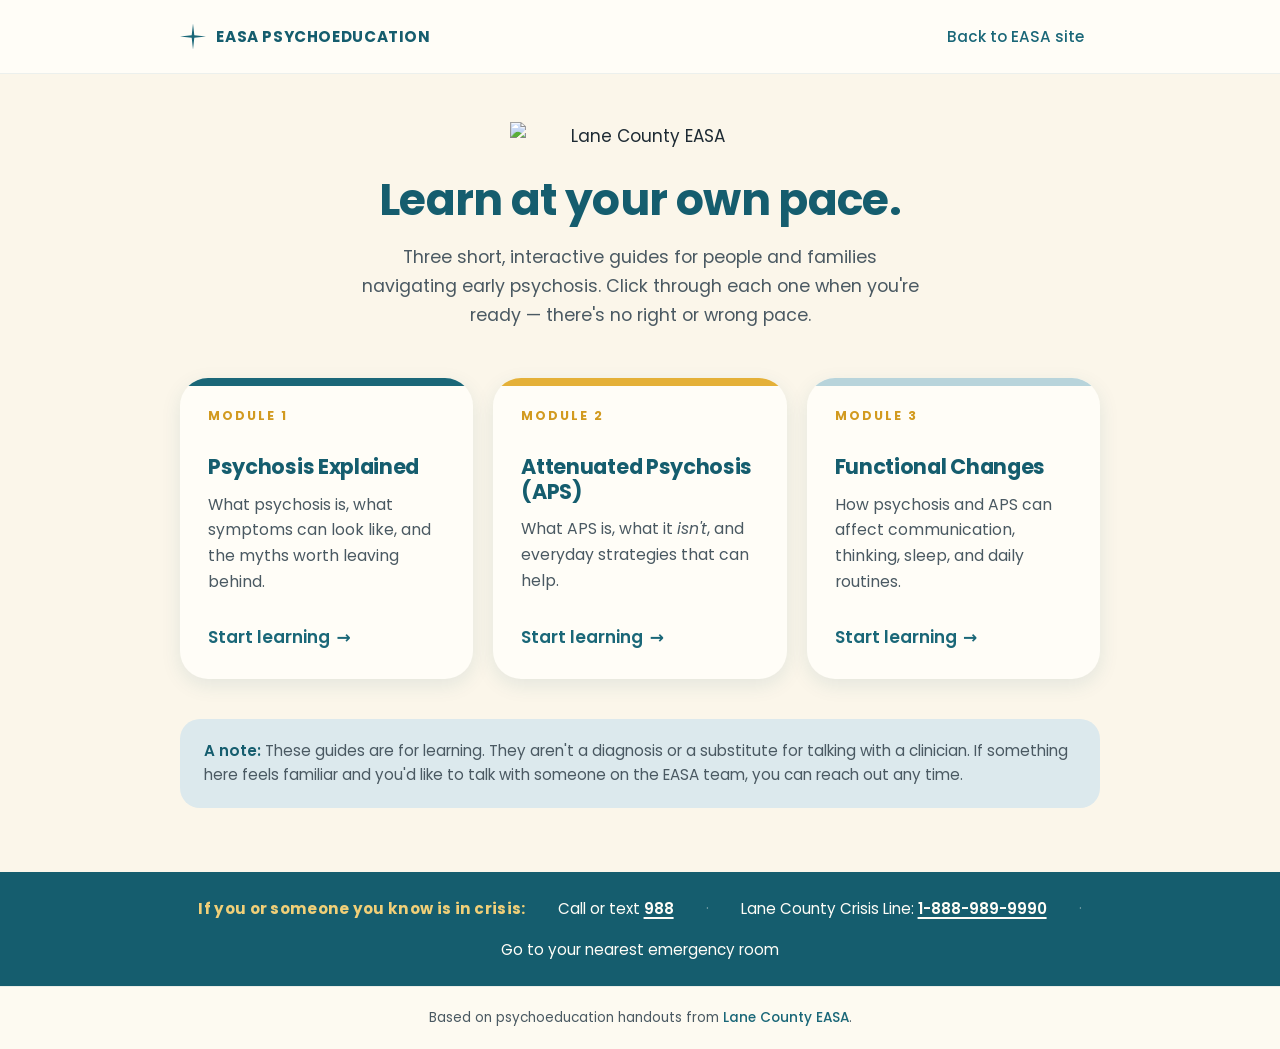
==== v2/index.html @ 7900b2e5 "Add v2 with EASA brand palette (teal + gold, Poppins, logo on hub)" ====
<!DOCTYPE html>
<html lang="en">
<head>
  <meta charset="UTF-8" />
  <meta name="viewport" content="width=device-width, initial-scale=1" />
  <meta name="description" content="Interactive learning tools about psychosis, attenuated psychosis, and functional changes. A companion to the Lane County EASA psychoeducation resources." />
  <title>Learn About Psychosis · EASA Psychoeducation</title>

  <link rel="preconnect" href="https://fonts.googleapis.com" />
  <link rel="preconnect" href="https://fonts.gstatic.com" crossorigin />
  <link rel="stylesheet" href="https://fonts.googleapis.com/css2?family=Poppins:wght@300;400;500;600;700&display=swap" />

  <link rel="stylesheet" href="shared/styles.css" />
</head>
<body>
  <div class="page">

    <header class="topbar">
      <div class="container container--wide">
        <div class="topbar__inner">
          <span class="topbar__brand">EASA Psychoeducation</span>
          <a class="topbar__home" href="https://www.lanecountyeasa.org/psychoeducation">Back to EASA site</a>
        </div>
      </div>
    </header>

    <main>
      <div class="container container--wide">

        <section class="hub-hero">
          <img class="hub-logo" src="https://images.squarespace-cdn.com/content/v1/5e45a2b8b705a43f627bca79/1582248694043-9J9GL9LD0YRBUR1SXSHC/FINALArtboard+2EASALOGO.png?format=750w" alt="Lane County EASA" />
          <h1>Learn at your own pace.</h1>
          <p class="hub-hero__sub">
            Three short, interactive guides for people and families navigating
            early psychosis. Click through each one when you're ready — there's
            no right or wrong pace.
          </p>
        </section>

        <section class="hub-cards" aria-label="Learning modules">

          <a class="hub-card hub-card--1" href="psychosis/">
            <span class="section-label">Module 1</span>
            <h2>Psychosis Explained</h2>
            <p class="hub-card__desc">
              What psychosis is, what symptoms can look like, and the myths
              worth leaving behind.
            </p>
            <span class="hub-card__go">Start learning</span>
          </a>

          <a class="hub-card hub-card--2" href="attenuated-psychosis/">
            <span class="section-label">Module 2</span>
            <h2>Attenuated Psychosis (APS)</h2>
            <p class="hub-card__desc">
              What APS is, what it <em>isn't</em>, and everyday strategies that
              can help.
            </p>
            <span class="hub-card__go">Start learning</span>
          </a>

          <a class="hub-card hub-card--3" href="functional-changes/">
            <span class="section-label">Module 3</span>
            <h2>Functional Changes</h2>
            <p class="hub-card__desc">
              How psychosis and APS can affect communication, thinking,
              sleep, and daily routines.
            </p>
            <span class="hub-card__go">Start learning</span>
          </a>

        </section>

        <aside class="hub-note">
          <strong>A note:</strong> These guides are for learning. They aren't
          a diagnosis or a substitute for talking with a clinician. If something
          here feels familiar and you'd like to talk with someone on the EASA
          team, you can reach out any time.
        </aside>

      </div>
    </main>

    <footer class="crisis-footer" aria-label="Crisis resources">
      <div class="container container--wide">
        <div class="crisis-footer__inner">
          <span class="crisis-footer__title">If you or someone you know is in crisis:</span>
          <span>Call or text <a href="tel:988">988</a></span>
          <span class="crisis-footer__sep">·</span>
          <span>Lane County Crisis Line: <a href="tel:18889899990">1-888-989-9990</a></span>
          <span class="crisis-footer__sep">·</span>
          <span>Go to your nearest emergency room</span>
        </div>
      </div>
    </footer>

    <div class="colophon">
      <div class="container container--wide">
        Based on psychoeducation handouts from
        <a href="https://www.lanecountyeasa.org/psychoeducation">Lane County EASA</a>.
      </div>
    </div>

  </div>
</body>
</html>
---- v2/shared/styles.css ----
/* ==========================================================================
   EASA Psychoeducation v2 — EASA brand palette (teal + gold, Poppins)
   ========================================================================== */

/* Reset
   -------------------------------------------------------------------------- */
*, *::before, *::after { box-sizing: border-box; }
* { margin: 0; padding: 0; }
html, body { min-height: 100%; }
img, svg { display: block; max-width: 100%; }
button { font: inherit; color: inherit; background: none; border: 0; cursor: pointer; }
a { color: inherit; }

/* Design tokens — pulled from the EASA logo and site
   -------------------------------------------------------------------------- */
:root {
  /* Teal family — primary brand (Lane County / compass / subtitle) */
  --teal-deep:  #155d6e;
  --teal-mid:   #1a6778;
  --teal-rich:  #23808f;
  --teal-soft:  #5595a4;
  --teal-pale:  #b8d4db;
  --teal-paler: #dce9ed;

  /* Gold family — accent (EASA letterform) */
  --gold:       #e4b038;
  --gold-warm:  #d29a1f;
  --gold-soft:  #f0cf78;
  --gold-pale:  #fae9b9;
  --gold-wash:  #fcf3dc;

  /* Neutrals */
  --cream:      #fbf6ea;
  --paper:      #fdfaf1;
  --white-warm: #fffdf7;
  --text:       #1d2a33;
  --text-soft:  #4a5962;

  /* Depth */
  --shadow-sm: 0 2px 6px rgba(21, 93, 110, 0.07);
  --shadow:    0 6px 20px rgba(21, 93, 110, 0.10);
  --shadow-lg: 0 14px 40px rgba(21, 93, 110, 0.16);

  /* Shape */
  --radius-sm: 12px;
  --radius:    20px;
  --radius-lg: 28px;
  --pill:      999px;

  /* Motion */
  --ease:       cubic-bezier(0.22, 1, 0.36, 1);
  --t-fast:     160ms var(--ease);
  --t-med:      280ms var(--ease);
  --t-slow:     480ms var(--ease);

  /* Layout */
  --container:  760px;
  --container-wide: 960px;
}

/* Base typography — Poppins to match EASA site
   -------------------------------------------------------------------------- */
body {
  font-family: 'Poppins', system-ui, -apple-system, Segoe UI, Roboto, sans-serif;
  font-size: 17px;
  line-height: 1.65;
  color: var(--text);
  background: var(--cream);
  -webkit-font-smoothing: antialiased;
  -moz-osx-font-smoothing: grayscale;
  text-rendering: optimizeLegibility;
}

h1, h2, h3, h4 {
  font-family: 'Poppins', sans-serif;
  font-weight: 700;
  color: var(--teal-deep);
  letter-spacing: -0.015em;
  line-height: 1.2;
}

h1 { font-size: clamp(2rem, 4.5vw, 2.75rem); }
h2 { font-size: clamp(1.5rem, 3.2vw, 2rem); margin-bottom: 0.75rem; }
h3 { font-size: 1.25rem; margin-bottom: 0.5rem; font-weight: 600; }

p { margin-bottom: 1rem; }
p:last-child { margin-bottom: 0; }

strong { font-weight: 600; color: var(--teal-deep); }

/* Layout
   -------------------------------------------------------------------------- */
.page {
  min-height: 100vh;
  display: flex;
  flex-direction: column;
}

.container {
  width: 100%;
  max-width: var(--container);
  margin: 0 auto;
  padding: 0 1.25rem;
}

.container--wide { max-width: var(--container-wide); }

main {
  flex: 1;
  padding: 2rem 0 4rem;
}

/* Top bar
   -------------------------------------------------------------------------- */
.topbar {
  padding: 1rem 0;
  background: var(--white-warm);
  border-bottom: 1px solid rgba(21, 93, 110, 0.08);
}

.topbar__inner {
  display: flex;
  align-items: center;
  justify-content: space-between;
  gap: 1rem;
}

.topbar__brand {
  display: flex;
  align-items: center;
  gap: 0.65rem;
  font-weight: 700;
  color: var(--teal-deep);
  font-size: 0.95rem;
  letter-spacing: 0.04em;
  text-transform: uppercase;
}

/* Compass-star mark (nod to EASA logo) */
.topbar__brand::before {
  content: "";
  display: block;
  width: 26px;
  height: 26px;
  background: var(--teal-mid);
  clip-path: polygon(
    50% 0%, 55% 45%, 100% 50%, 55% 55%,
    50% 100%, 45% 55%, 0% 50%, 45% 45%
  );
  flex-shrink: 0;
}

.topbar__home {
  color: var(--teal-mid);
  font-weight: 500;
  font-size: 0.95rem;
  text-decoration: none;
  padding: 0.5rem 1rem;
  border-radius: var(--pill);
  transition: background var(--t-fast);
}

.topbar__home:hover,
.topbar__home:focus-visible { background: var(--teal-paler); }

/* Chapter header (per tool)
   -------------------------------------------------------------------------- */
.tool-title {
  text-align: center;
  margin-bottom: 2rem;
  padding-top: 1rem;
}

.tool-title h1 {
  background: var(--teal-deep);
  color: var(--gold-pale);
  display: inline-block;
  padding: 0.9rem 2rem;
  border-radius: var(--pill);
  box-shadow: var(--shadow);
  font-weight: 700;
}

.tool-title p {
  margin-top: 1rem;
  color: var(--text-soft);
  font-size: 1.05rem;
  font-weight: 400;
}

/* Progress indicator
   -------------------------------------------------------------------------- */
.progress { margin-bottom: 2rem; }

.progress__bar {
  height: 6px;
  background: var(--teal-paler);
  border-radius: var(--pill);
  overflow: hidden;
}

.progress__fill {
  height: 100%;
  background: linear-gradient(90deg, var(--teal-mid), var(--teal-rich));
  border-radius: var(--pill);
  transition: width var(--t-med);
}

.progress__label {
  display: flex;
  justify-content: space-between;
  align-items: center;
  margin-top: 0.5rem;
  font-size: 0.9rem;
  color: var(--text-soft);
  font-weight: 500;
}

/* Chapter (section)
   -------------------------------------------------------------------------- */
.chapter {
  display: none;
  animation: fade-in var(--t-med);
}

.chapter.is-active { display: block; }

@keyframes fade-in {
  from { opacity: 0; transform: translateY(6px); }
  to   { opacity: 1; transform: translateY(0); }
}

.chapter__intro {
  background: var(--teal-paler);
  border-radius: var(--radius-lg);
  padding: 1.75rem;
  margin-bottom: 1.75rem;
  font-size: 1.05rem;
  line-height: 1.65;
}

.chapter__intro--warm { background: var(--gold-wash); }

.chapter__intro--dark { background: var(--teal-deep); color: var(--white-warm); }
.chapter__intro--dark strong { color: var(--gold-soft); }

/* Chapter navigation
   -------------------------------------------------------------------------- */
.chapter-nav {
  display: flex;
  justify-content: space-between;
  align-items: center;
  gap: 1rem;
  margin-top: 3rem;
}

.btn {
  display: inline-flex;
  align-items: center;
  gap: 0.5rem;
  font-weight: 600;
  padding: 0.85rem 1.5rem;
  border-radius: var(--pill);
  transition: transform var(--t-fast), background var(--t-fast), box-shadow var(--t-fast);
  text-decoration: none;
  font-size: 1rem;
}

.btn:hover { transform: translateY(-1px); }
.btn:active { transform: translateY(0); }
.btn:disabled { opacity: 0.35; cursor: not-allowed; transform: none; }

.btn--primary {
  background: var(--teal-deep);
  color: var(--white-warm);
  box-shadow: var(--shadow);
}
.btn--primary:hover:not(:disabled) { background: var(--teal-mid); box-shadow: var(--shadow-lg); }

.btn--ghost {
  background: transparent;
  color: var(--teal-mid);
  border: 2px solid var(--teal-pale);
}
.btn--ghost:hover:not(:disabled) { border-color: var(--teal-mid); background: var(--teal-paler); }

.btn--large { padding: 1rem 1.8rem; font-size: 1.05rem; }

/* Card grids
   -------------------------------------------------------------------------- */
.card-grid {
  display: grid;
  gap: 1.25rem;
  grid-template-columns: 1fr;
}

@media (min-width: 640px) {
  .card-grid--2 { grid-template-columns: repeat(2, 1fr); }
}

/* Reveal cards (tap to expand)
   -------------------------------------------------------------------------- */
.reveal-card {
  width: 100%;
  text-align: left;
  padding: 1.5rem;
  border-radius: var(--radius-lg);
  background: var(--teal-mid);
  color: var(--white-warm);
  box-shadow: var(--shadow);
  transition: transform var(--t-fast), box-shadow var(--t-fast);
  display: flex;
  flex-direction: column;
  gap: 0.75rem;
  cursor: pointer;
  position: relative;
}

.reveal-card:hover { transform: translateY(-2px); box-shadow: var(--shadow-lg); }
.reveal-card:focus-visible { outline: 3px solid var(--gold); outline-offset: 3px; }

.reveal-card--tan { background: var(--gold); color: var(--teal-deep); }
.reveal-card--tan h3 { color: var(--teal-deep); }
.reveal-card--sage { background: var(--teal-pale); color: var(--teal-deep); }
.reveal-card--sage h3 { color: var(--teal-deep); }
.reveal-card--sage-dark { background: var(--teal-deep); color: var(--white-warm); }
.reveal-card--sage-dark h3 { color: var(--white-warm); }

.reveal-card h3 {
  color: inherit;
  font-size: 1.2rem;
  margin: 0;
  font-weight: 700;
}

.reveal-card__teaser {
  font-size: 0.98rem;
  line-height: 1.55;
  opacity: 0.92;
}

.reveal-card__toggle {
  display: inline-flex;
  align-items: center;
  gap: 0.4rem;
  font-weight: 600;
  font-size: 0.92rem;
  margin-top: 0.5rem;
  padding: 0.45rem 0.9rem;
  border-radius: var(--pill);
  background: rgba(255, 255, 255, 0.15);
  color: inherit;
  align-self: flex-start;
  transition: background var(--t-fast);
}

.reveal-card--tan .reveal-card__toggle,
.reveal-card--sage .reveal-card__toggle {
  background: rgba(21, 93, 110, 0.12);
}

.reveal-card__toggle::after {
  content: "→";
  transition: transform var(--t-fast);
  font-weight: 400;
}

.reveal-card[aria-expanded="true"] .reveal-card__toggle::after { transform: rotate(90deg); }

.reveal-card__body {
  max-height: 0;
  overflow: hidden;
  transition: max-height var(--t-med);
}

.reveal-card[aria-expanded="true"] .reveal-card__body { max-height: 800px; }

.reveal-card__body ul {
  list-style: none;
  padding: 0.5rem 0 0 0;
  display: flex;
  flex-direction: column;
  gap: 0.5rem;
}

.reveal-card__body li {
  padding-left: 1.35rem;
  position: relative;
  font-size: 0.98rem;
  line-height: 1.55;
}

.reveal-card__body li::before {
  content: "";
  position: absolute;
  left: 0;
  top: 0.7em;
  width: 6px;
  height: 6px;
  border-radius: 50%;
  background: currentColor;
  opacity: 0.7;
}

/* Flip cards
   -------------------------------------------------------------------------- */
.flip-deck {
  display: grid;
  gap: 1.25rem;
  grid-template-columns: 1fr;
}

@media (min-width: 640px) {
  .flip-deck { grid-template-columns: repeat(2, 1fr); }
}

.flip-card {
  perspective: 1200px;
  height: 280px;
  cursor: pointer;
}

.flip-card__inner {
  position: relative;
  width: 100%;
  height: 100%;
  transition: transform var(--t-slow);
  transform-style: preserve-3d;
}

.flip-card[aria-pressed="true"] .flip-card__inner { transform: rotateY(180deg); }

.flip-card__face {
  position: absolute;
  inset: 0;
  border-radius: var(--radius-lg);
  padding: 1.5rem;
  backface-visibility: hidden;
  display: flex;
  flex-direction: column;
  justify-content: center;
  box-shadow: var(--shadow);
  overflow: auto;
}

.flip-card__face--front {
  background: var(--gold);
  color: var(--teal-deep);
}

.flip-card__face--back {
  background: var(--teal-paler);
  color: var(--teal-deep);
  transform: rotateY(180deg);
}

.flip-card__label {
  font-size: 0.75rem;
  font-weight: 700;
  letter-spacing: 0.14em;
  text-transform: uppercase;
  margin-bottom: 0.5rem;
  opacity: 0.7;
}

.flip-card__text {
  font-size: 1rem;
  line-height: 1.5;
  font-weight: 500;
}

.flip-card__hint {
  margin-top: auto;
  font-size: 0.8rem;
  opacity: 0.7;
  font-weight: 500;
}

.flip-card:hover .flip-card__face { box-shadow: var(--shadow-lg); }
.flip-card:focus-visible { outline: 3px solid var(--teal-deep); outline-offset: 4px; border-radius: var(--radius-lg); }

.flip-card__myth-recap {
  margin-bottom: 0.9rem;
  padding-bottom: 0.85rem;
  border-bottom: 1px solid rgba(21, 93, 110, 0.22);
  font-size: 0.88rem;
  line-height: 1.4;
}

.flip-card__myth-recap-label {
  display: block;
  font-weight: 700;
  font-size: 0.7rem;
  letter-spacing: 0.14em;
  text-transform: uppercase;
  margin-bottom: 0.2rem;
  opacity: 0.65;
}

.flip-card__myth-recap-text {
  font-style: italic;
  opacity: 0.85;
}

/* Pill chips
   -------------------------------------------------------------------------- */
.pill-grid {
  display: grid;
  gap: 0.75rem;
  grid-template-columns: 1fr;
  margin: 1.25rem 0;
}

@media (min-width: 560px) {
  .pill-grid { grid-template-columns: repeat(2, 1fr); }
}

.pill {
  background: var(--teal-mid);
  color: var(--white-warm);
  padding: 0.85rem 1.2rem;
  border-radius: var(--pill);
  text-align: center;
  font-weight: 500;
  font-size: 0.98rem;
  box-shadow: var(--shadow-sm);
  line-height: 1.35;
}

.pill--sage { background: var(--teal-pale); color: var(--teal-deep); }
.pill--tan  { background: var(--gold); color: var(--teal-deep); }

/* Callouts
   -------------------------------------------------------------------------- */
.callout-stack {
  display: flex;
  flex-direction: column;
  gap: 0.85rem;
  margin: 1.25rem 0;
}

.callout {
  background: var(--gold-soft);
  color: var(--teal-deep);
  padding: 1.1rem 1.5rem;
  border-radius: var(--pill);
  text-align: center;
  font-weight: 600;
  font-size: 1.02rem;
  box-shadow: var(--shadow-sm);
  line-height: 1.4;
}

@media (max-width: 480px) {
  .callout { border-radius: var(--radius); text-align: left; }
}

/* End-of-tool CTA
   -------------------------------------------------------------------------- */
.end-cta {
  background: var(--teal-deep);
  color: var(--white-warm);
  padding: 2rem;
  border-radius: var(--radius-lg);
  text-align: center;
  margin-top: 1.5rem;
}

.end-cta h2 { color: var(--white-warm); margin-bottom: 0.75rem; }
.end-cta p { opacity: 0.92; margin-bottom: 1.5rem; }

.end-cta .btn--primary {
  background: var(--gold);
  color: var(--teal-deep);
}
.end-cta .btn--primary:hover { background: var(--gold-soft); }

/* Hub page
   -------------------------------------------------------------------------- */
.hub-hero {
  text-align: center;
  margin-bottom: 3rem;
  padding-top: 1rem;
}

.hub-logo {
  max-width: 260px;
  margin: 0 auto 1.5rem;
}

.hub-hero h1 { margin-bottom: 1rem; }

.hub-hero__sub {
  color: var(--text-soft);
  font-size: 1.1rem;
  max-width: 560px;
  margin: 0 auto;
}

.hub-cards {
  display: grid;
  gap: 1.25rem;
  grid-template-columns: 1fr;
}

@media (min-width: 760px) {
  .hub-cards { grid-template-columns: repeat(3, 1fr); }
}

.hub-card {
  display: flex;
  flex-direction: column;
  background: var(--white-warm);
  padding: 1.75rem;
  border-radius: var(--radius-lg);
  box-shadow: var(--shadow);
  transition: transform var(--t-fast), box-shadow var(--t-fast);
  text-decoration: none;
  color: inherit;
  gap: 0.75rem;
  position: relative;
  overflow: hidden;
  min-height: 220px;
}

.hub-card::before {
  content: "";
  position: absolute;
  top: 0; left: 0; right: 0;
  height: 8px;
  background: var(--teal-mid);
}
.hub-card--1::before { background: var(--teal-mid); }
.hub-card--2::before { background: var(--gold); }
.hub-card--3::before { background: var(--teal-pale); }

.hub-card:hover { transform: translateY(-3px); box-shadow: var(--shadow-lg); }

.hub-card h2 { font-size: 1.3rem; margin: 0.5rem 0 0 0; font-weight: 700; }

.hub-card__desc { flex: 1; color: var(--text-soft); font-size: 0.98rem; }

.hub-card__go {
  font-weight: 600;
  color: var(--teal-mid);
  display: inline-flex;
  align-items: center;
  gap: 0.4rem;
}

.hub-card__go::after { content: "→"; transition: transform var(--t-fast); }
.hub-card:hover .hub-card__go::after { transform: translateX(4px); }

.hub-note {
  margin-top: 2.5rem;
  padding: 1.25rem 1.5rem;
  background: var(--teal-paler);
  border-radius: var(--radius);
  color: var(--text-soft);
  font-size: 0.95rem;
  line-height: 1.6;
}

/* Crisis footer
   -------------------------------------------------------------------------- */
.crisis-footer {
  background: var(--teal-deep);
  color: var(--white-warm);
  padding: 1.5rem 0;
  margin-top: auto;
}

.crisis-footer__inner {
  display: flex;
  flex-wrap: wrap;
  gap: 1rem 2rem;
  align-items: center;
  justify-content: center;
  text-align: center;
  font-size: 0.95rem;
}

.crisis-footer__title {
  font-weight: 700;
  color: var(--gold-soft);
  letter-spacing: 0.02em;
}

.crisis-footer a {
  color: var(--white-warm);
  font-weight: 600;
  text-decoration: underline;
  text-underline-offset: 3px;
  text-decoration-thickness: 2px;
}

.crisis-footer a:hover { color: var(--gold-soft); }

.crisis-footer__sep { opacity: 0.4; display: none; }

@media (min-width: 720px) {
  .crisis-footer__sep { display: inline; }
}

/* Colophon
   -------------------------------------------------------------------------- */
.colophon {
  padding: 1.25rem 0;
  background: var(--paper);
  border-top: 1px solid rgba(21, 93, 110, 0.08);
  text-align: center;
  font-size: 0.85rem;
  color: var(--text-soft);
}

.colophon a {
  color: var(--teal-mid);
  text-decoration: none;
  font-weight: 500;
}

.colophon a:hover { text-decoration: underline; }

/* Section labels
   -------------------------------------------------------------------------- */
.section-label {
  font-size: 0.78rem;
  font-weight: 700;
  color: var(--gold-warm);
  letter-spacing: 0.16em;
  text-transform: uppercase;
  margin-bottom: 0.5rem;
}

/* Concept split (positive vs negative)
   -------------------------------------------------------------------------- */
.concept-split {
  display: grid;
  gap: 1rem;
  grid-template-columns: 1fr;
  margin: 1.5rem 0;
}

@media (min-width: 560px) {
  .concept-split { grid-template-columns: repeat(2, 1fr); }
}

.concept-split__col {
  padding: 1.25rem;
  border-radius: var(--radius);
  text-align: center;
}

.concept-split__col--added {
  background: var(--gold-soft);
  color: var(--teal-deep);
}

.concept-split__col--taken {
  background: var(--teal-pale);
  color: var(--teal-deep);
}

.concept-split__col .label {
  font-size: 0.75rem;
  font-weight: 700;
  letter-spacing: 0.14em;
  text-transform: uppercase;
  margin-bottom: 0.5rem;
  opacity: 0.7;
}

.concept-split__col .term { font-size: 1.15rem; font-weight: 700; margin-bottom: 0.25rem; }

.concept-split__col .desc { font-size: 0.92rem; line-height: 1.45; }

/* Reduced motion
   -------------------------------------------------------------------------- */
@media (prefers-reduced-motion: reduce) {
  *, *::before, *::after {
    animation-duration: 0.01ms !important;
    transition-duration: 0.01ms !important;
    scroll-behavior: auto !important;
  }
  .flip-card__inner { transition: none; }
}

/* Focus ring
   -------------------------------------------------------------------------- */
:focus-visible {
  outline: 3px solid var(--teal-mid);
  outline-offset: 3px;
  border-radius: 4px;
}

/* Screen reader only
   -------------------------------------------------------------------------- */
.sr-only {
  position: absolute !important;
  width: 1px; height: 1px;
  padding: 0; margin: -1px;
  overflow: hidden; clip: rect(0,0,0,0);
  white-space: nowrap; border: 0;
}
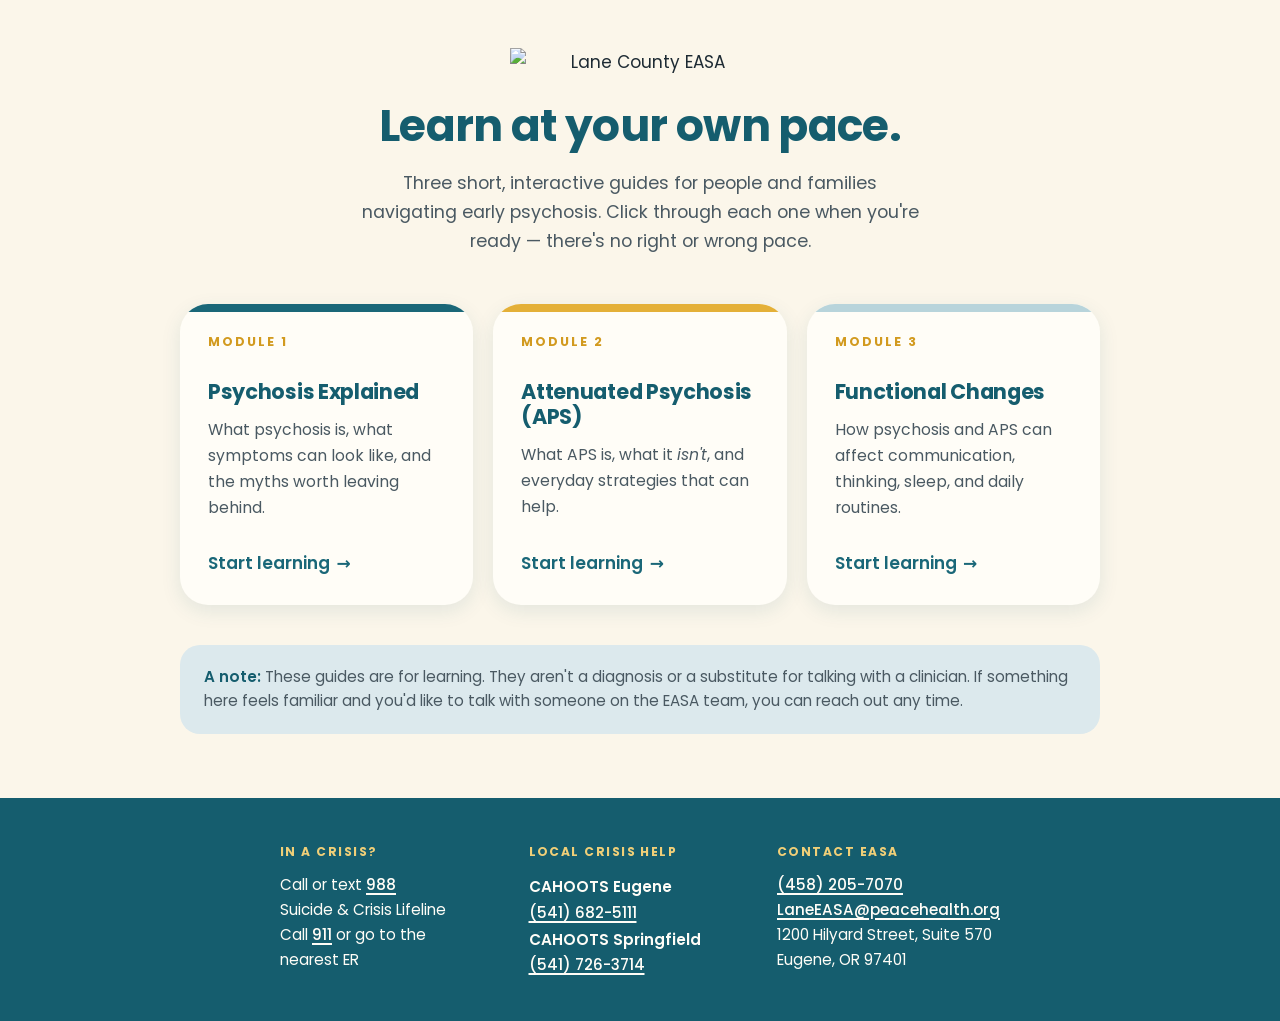
==== commit 36c55e35: "v2: strip topbar/colophon; replace footer with EASA contact + crisis resources" ====
--- a/v2/index.html
+++ b/v2/index.html
@@ -14,15 +14,6 @@
 </head>
 <body>
   <div class="page">
-
-    <header class="topbar">
-      <div class="container container--wide">
-        <div class="topbar__inner">
-          <span class="topbar__brand">EASA Psychoeducation</span>
-          <a class="topbar__home" href="https://www.lanecountyeasa.org/psychoeducation">Back to EASA site</a>
-        </div>
-      </div>
-    </header>
 
     <main>
       <div class="container container--wide">
@@ -81,25 +72,43 @@
       </div>
     </main>
 
-    <footer class="crisis-footer" aria-label="Crisis resources">
-      <div class="container container--wide">
-        <div class="crisis-footer__inner">
-          <span class="crisis-footer__title">If you or someone you know is in crisis:</span>
-          <span>Call or text <a href="tel:988">988</a></span>
-          <span class="crisis-footer__sep">·</span>
-          <span>Lane County Crisis Line: <a href="tel:18889899990">1-888-989-9990</a></span>
-          <span class="crisis-footer__sep">·</span>
-          <span>Go to your nearest emergency room</span>
+    <footer class="site-footer" aria-label="Crisis resources and contact">
+      <div class="container">
+        <div class="site-footer__grid">
+
+          <div class="site-footer__col">
+            <span class="site-footer__label">In a crisis?</span>
+            <p>
+              Call or text <a href="tel:988">988</a><br>
+              Suicide &amp; Crisis Lifeline<br>
+              Call <a href="tel:911">911</a> or go to the nearest ER
+            </p>
+          </div>
+
+          <div class="site-footer__col">
+            <span class="site-footer__label">Local crisis help</span>
+            <p>
+              <strong>CAHOOTS Eugene</strong><br>
+              <a href="tel:15416825111">(541) 682-5111</a><br>
+              <strong>CAHOOTS Springfield</strong><br>
+              <a href="tel:15417263714">(541) 726-3714</a>
+            </p>
+          </div>
+
+          <div class="site-footer__col">
+            <span class="site-footer__label">Contact EASA</span>
+            <p>
+              <a href="tel:14582057070">(458) 205-7070</a><br>
+              <a href="mailto:LaneEASA@peacehealth.org">LaneEASA@peacehealth.org</a><br>
+              1200 Hilyard Street, Suite 570<br>
+              Eugene, OR 97401
+            </p>
+          </div>
+
         </div>
       </div>
     </footer>
 
-    <div class="colophon">
-      <div class="container container--wide">
-        Based on psychoeducation handouts from
-        <a href="https://www.lanecountyeasa.org/psychoeducation">Lane County EASA</a>.
-      </div>
-    </div>
 
   </div>
 </body>
--- a/v2/shared/styles.css
+++ b/v2/shared/styles.css
@@ -802,3 +802,60 @@
   overflow: hidden; clip: rect(0,0,0,0);
   white-space: nowrap; border: 0;
 }
+
+
+/* Site footer (crisis + EASA contact, 3-column)
+   -------------------------------------------------------------------------- */
+.site-footer {
+  background: var(--teal-deep);
+  color: var(--white-warm);
+  padding: 2.75rem 0;
+  margin-top: auto;
+}
+
+.site-footer__grid {
+  display: grid;
+  gap: 1.75rem;
+  grid-template-columns: 1fr;
+}
+
+@media (min-width: 720px) {
+  .site-footer__grid {
+    grid-template-columns: repeat(3, 1fr);
+    gap: 2.5rem;
+  }
+}
+
+.site-footer__col {
+  font-size: 0.95rem;
+  line-height: 1.65;
+}
+
+.site-footer__col p { margin: 0; }
+
+.site-footer__label {
+  display: block;
+  font-weight: 700;
+  color: var(--gold-soft);
+  letter-spacing: 0.12em;
+  text-transform: uppercase;
+  font-size: 0.76rem;
+  margin-bottom: 0.65rem;
+}
+
+.site-footer a {
+  color: var(--white-warm);
+  text-decoration: underline;
+  text-underline-offset: 3px;
+  text-decoration-thickness: 2px;
+  font-weight: 500;
+}
+
+.site-footer a:hover { color: var(--gold-soft); }
+
+.site-footer__col strong {
+  color: var(--white-warm);
+  font-weight: 600;
+  display: inline-block;
+  margin-top: 0.15rem;
+}
